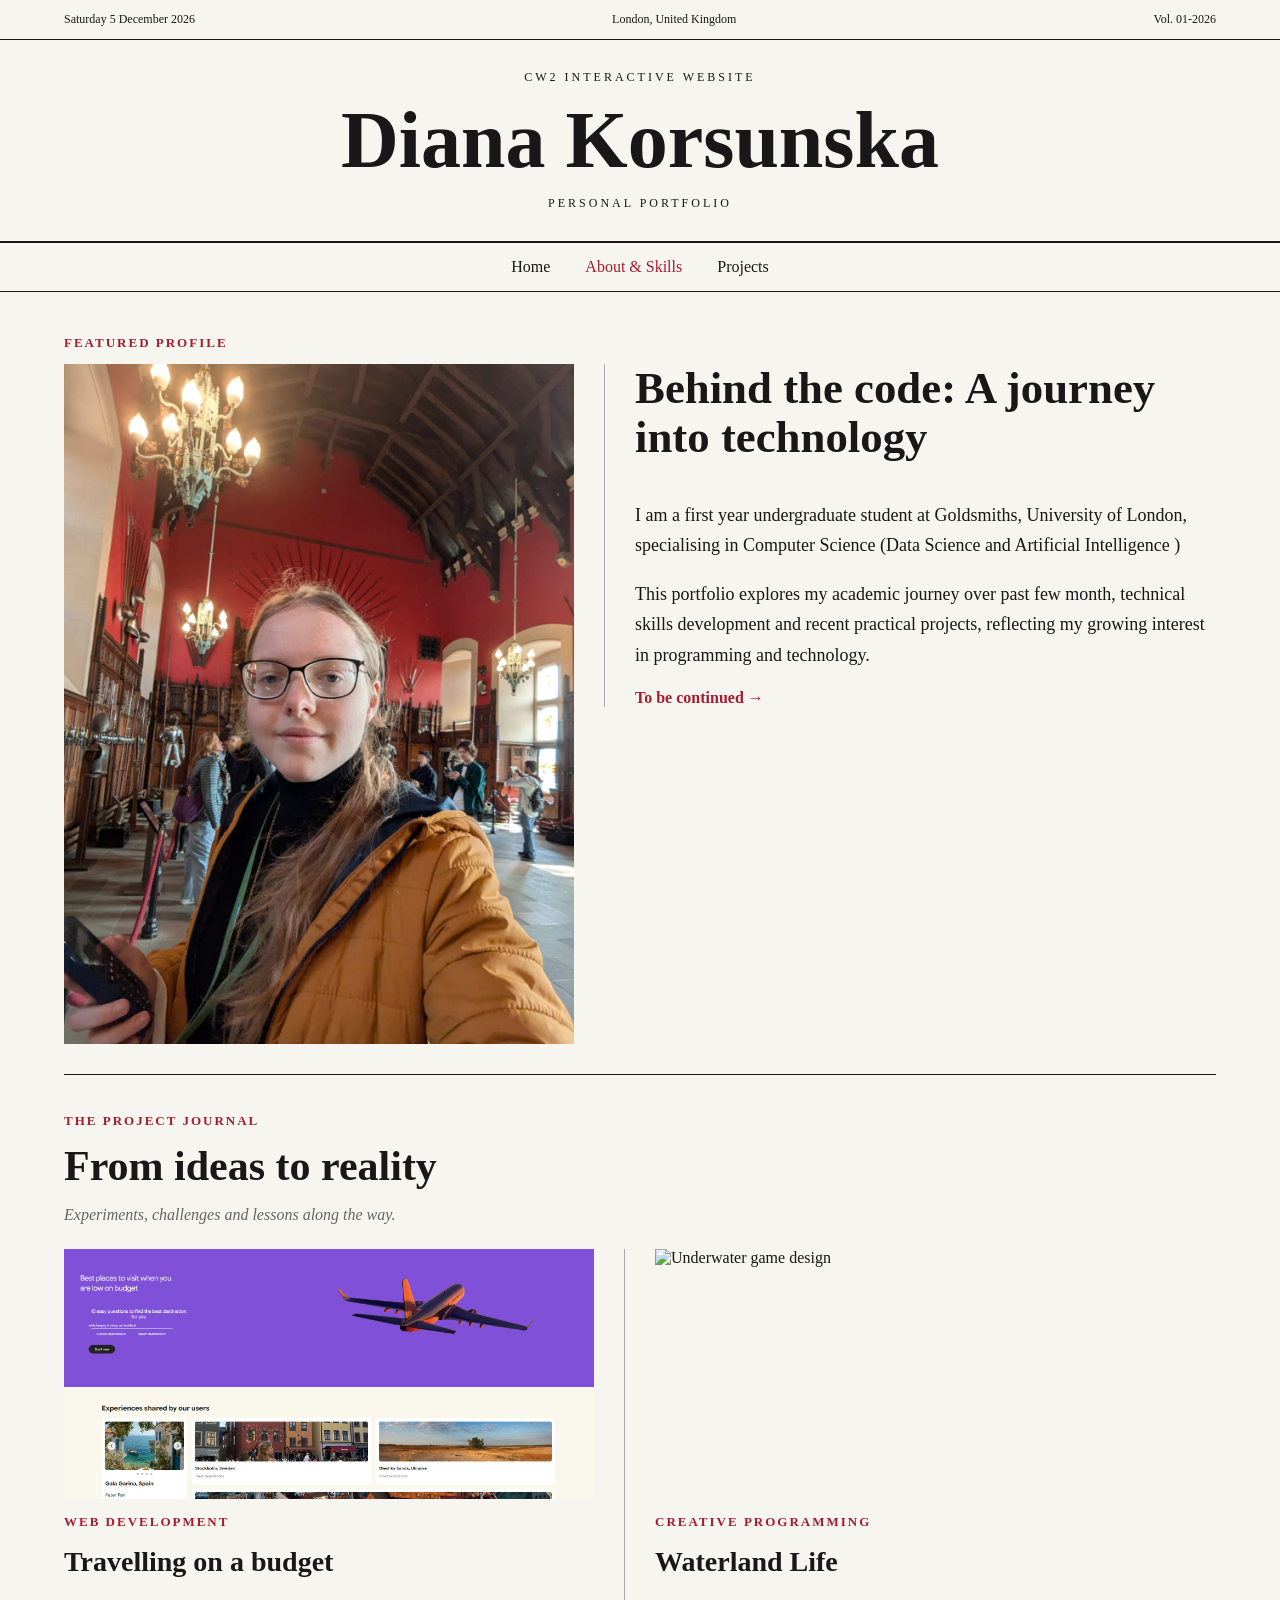
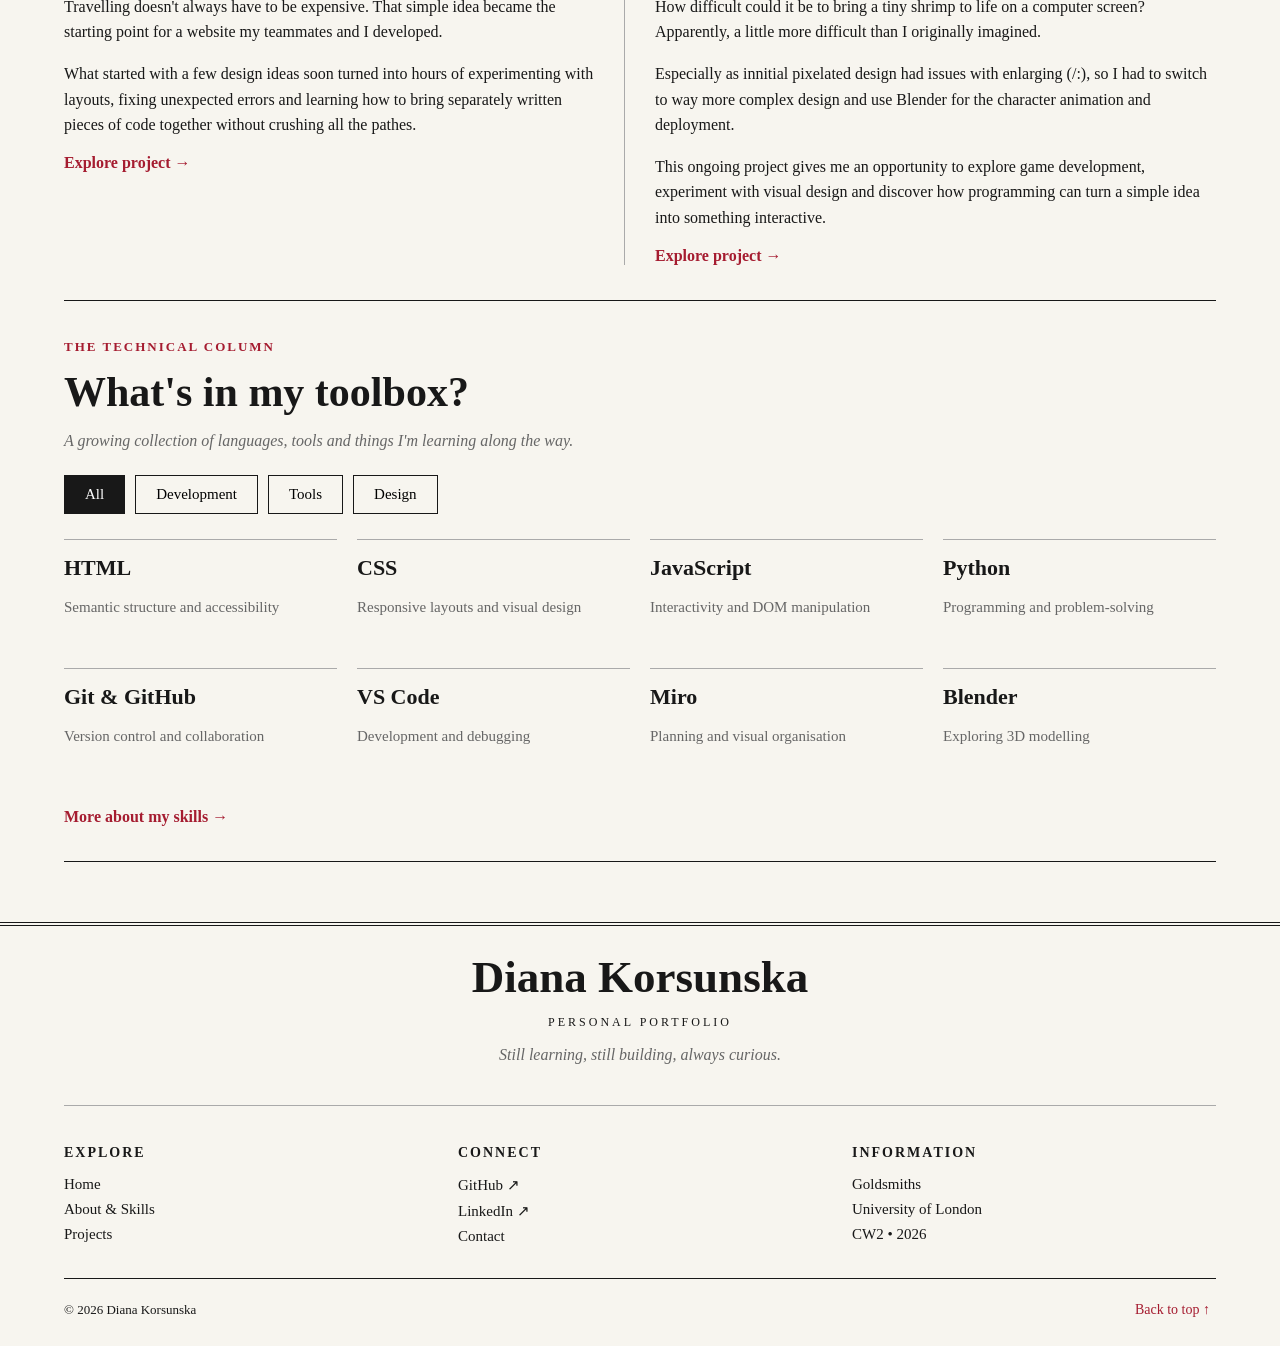
==== index.html @ 497113c7 "Initial portfolio website" ====
<!DOCTYPE html>
<html lang="en">
<head>
    <meta charset="UTF-8">
    <meta name="viewport" content="width=device-width, initial-scale=1.0">
    <title>CW2 Interactive website</title>

    <link rel="stylesheet" href="css/style.css">
    <script src="js/script.js" defer></script>
</head>

<body>
    <header>

        <div class="edition-bar">
            <span id="current-date"></span>
            <span>London, United Kingdom</span>
            <span>Vol. 01-2026</span>
        </div>


        <div class="masthead">
            <p>CW2 Interactive website</p>
            <h1>Diana Korsunska</h1>
            <p>Personal Portfolio</p>
        </div>

        <nav class="navigation" aria-label="Main navigation">
    <a href="index.html">Home</a>
    <a href="about.html" aria-current="page">About &amp; Skills</a>
    <a href="projects.html">Projects</a>
</nav>
    </header>

    <main>

            <section class="introduction">

        <p class="section-label">Featured Profile</p>

        <div class="intro-grid">

            <div class="intro-image">
                <img src="assets/images/Myself1.jpeg"
                     alt="Portfolio profile photograph">
            </div>

            <article class="intro-text">
                <h2>Behind the code: A journey into technology</h2>

                <p>
                    I am a first year undergraduate student at Goldsmiths,
                    University of London, specialising in Computer Science (Data Science and Artificial
                    Intelligence )
                </p>

                <p>
                    This portfolio explores my academic journey over past few month,
                    technical skills development and recent practical projects,
                    reflecting my growing interest in programming
                    and technology.
                </p>

                <a href="about.html" class="read-more">
                    To be continued &rarr;
                </a>
            </article>

        </div>
    </section>



    <section class="featured-projects">

    <p class="section-label">The Project Journal</p>

    <h2>From ideas to reality</h2>

    <p class="section-description">
        Experiments, challenges and lessons along the way.
    </p>

    <div class="projects-grid">

        <article class="project-card">

            <img src="assets/images/trip.com_screenshot.png"
                 alt="Screenshot of the travel website">

            <p class="section-label">Web Development</p>

            <h3>Travelling on a budget</h3>

            <p>
                Travelling doesn't always have to be expensive.
                That simple idea became the starting point for
                a website my teammates and I developed.
            </p>

            <p>
                What started with a few design ideas soon turned
                into hours of experimenting with layouts, fixing
                unexpected errors and learning how to bring
                separately written pieces of code together without crushing all the pathes.
            </p>

            <a href="projects.html#travel" class="read-more">
                Explore project &rarr;
            </a>

        </article>

        <article class="project-card">

            <img src="assets/images/ocean-project.png"
                 alt="Underwater game design">

            <p class="section-label">Creative Programming</p>

            <h3>Waterland Life</h3>

            <p>
                How difficult could it be to bring a tiny shrimp
                to life on a computer screen? Apparently, a little
                more difficult than I originally imagined. 
            
            <p>  Especially as innitial pixelated design had issues with enlarging (/:),
                 so I had to switch to way more complex design and use Blender for the character animation and deployment.
            </p>

            <p>
                This ongoing project gives me an opportunity
                to explore game development, experiment with
                visual design and discover how programming
                can turn a simple idea into something interactive.
            </p>


            <a href="projects.html#ocean" class="read-more">
                Explore project &rarr;
            </a>

        </article>

    </div>

</section>

<section class="skills-preview">

    <p class="section-label">The Technical Column</p>

    <h2>What's in my toolbox?</h2>

    <p class="section-description">
        A growing collection of languages, tools and things
        I'm learning along the way.
    </p>

    <div class="skill-filters" aria-label="Filter skills">
        <button class="filter-button active"
                data-filter="all" aria-pressed="true">
            All
        </button>

        <button class="filter-button"
                data-filter="development" aria-pressed="false">
            Development
        </button>

        <button class="filter-button"
                data-filter="tools" aria-pressed="false">
            Tools
        </button>

        <button class="filter-button"
                data-filter="design" aria-pressed="false">
            Design
        </button>
    </div>

    <div class="skills-grid">

        <article class="skill-card" data-category="development">
            <h3>HTML</h3>
            <p>Semantic structure and accessibility</p>
        </article>

        <article class="skill-card" data-category="development">
            <h3>CSS</h3>
            <p>Responsive layouts and visual design</p>
        </article>

        <article class="skill-card" data-category="development">
            <h3>JavaScript</h3>
            <p>Interactivity and DOM manipulation</p>
        </article>

        <article class="skill-card" data-category="development">
            <h3>Python</h3>
            <p>Programming and problem-solving</p>
        </article>

        <article class="skill-card" data-category="tools">
            <h3>Git &amp; GitHub</h3>
            <p>Version control and collaboration</p>
        </article>

        <article class="skill-card" data-category="tools">
            <h3>VS Code</h3>
            <p>Development and debugging</p>
        </article>

        <article class="skill-card" data-category="design">
            <h3>Miro</h3>
            <p>Planning and visual organisation</p>
        </article>

        <article class="skill-card" data-category="design">
            <h3>Blender</h3>
            <p>Exploring 3D modelling</p>
        </article>

    </div>

    <a href="about.html#skills" class="read-more">
        More about my skills &rarr;
    </a>

</section>

    </main>

   <footer class="site-footer">

    <div class="footer-heading">
        <h2>Diana Korsunska</h2>
        <p class="footer-subtitle">Personal Portfolio</p>
        <p class="footer-quote">
            Still learning, still building, always curious.
        </p>
    </div>

    <div class="footer-grid">

        <div class="footer-column">
            <h3>Explore</h3>
            <a href="index.html">Home</a>
            <a href="about.html">About &amp; Skills</a>
            <a href="projects.html">Projects</a>
        </div>

        <div class="footer-column">
            <h3>Connect</h3>

            <a href="https://github.com/"
               target="_blank" rel="noopener noreferrer">
                GitHub &#8599;
            </a>

            <a href="https://www.linkedin.com/"
               target="_blank" rel="noopener noreferrer">
                LinkedIn &#8599;
            </a>

            <a href="projects.html#contact">Contact</a>
        </div>

        <div class="footer-column">
            <h3>Information</h3>
            <p>Goldsmiths</p>
            <p>University of London</p>
            <p>CW2 &bull; 2026</p>
        </div>

    </div>

    <div class="footer-bottom">

        <p>
            &copy; <span id="footer-year"></span>
            Diana Korsunska
        </p>

        <button id="back-to-top">
            Back to top &uarr;
        </button>

    </div>

</footer>


</body>
</html>
---- css/style.css ----
* {
    box-sizing: border-box;
}

body {
    margin: 0;
    background-color: #F7F5EF;
    color: #181818;
    font-family: Georgia, serif;
}

.masthead {
    text-align: center;
    padding: 25px 20px;
}

.masthead h1 {
    font-size: clamp(40px, 7vw, 80px);
    margin: 10px 0;
}

.masthead p {
    font-size: 12px;
    text-transform: uppercase;
    letter-spacing: 3px;
    margin: 5px 0;
}

.navigation {
    display: flex;
    justify-content: center;
    flex-wrap: wrap;
    gap: 35px;
    padding: 15px;
    border-top: 2px solid #181818;
    border-bottom: 1px solid #181818;
}

.navigation a {
    color: #181818;
    text-decoration: none;
    font-size: 16px;
}

.navigation a:hover,
.navigation a[aria-current="page"] {
    color: #A51C30;
}

.edition-bar {
    display: flex;
    justify-content: space-between;
    align-items: center;
    flex-wrap: wrap;
    gap: 10px;
    padding: 12px 5%;
    border-bottom: 1px solid #181818;
    font-size: 12px;

}









main {
    max-width: 1400px;
    margin: 0 auto;
    padding: 30px 5%;
}

.section-label {
    color: #A51C30;
    text-transform: uppercase;
    letter-spacing: 2px;
    font-size: 13px;
    font-weight: bold;
}

.intro-grid {
    display: grid;
    grid-template-columns: 1fr 1.2fr;
    gap: 30px;
    align-items: start;
}

.intro-image img {
    width: 100%;
    height: auto;
    object-fit: cover;
    display: block;
}

.intro-text {
    border-left: 1px solid #AAAAAA;
    padding-left: 30px;
}

.intro-text h2 {
    font-size: clamp(28px, 3.5vw, 48px);
    margin-top: 0;
    line-height: 1.1;
}

.intro-text p {
    font-size: 18px;
    line-height: 1.7;
}

.read-more {
    color: #A51C30;
    text-decoration: none;
    font-weight: bold;
}

.read-more:hover {
    text-decoration: underline;
}

.introduction {
    border-bottom: 1px solid #181818;
    padding-bottom: 30px;
}

@media (max-width: 700px) {
    .intro-grid {
        grid-template-columns: 1fr;
    }

    .intro-text {
        border-left: none;
        padding-left: 0;
    }

    .intro-image img {
        height: 300px;
    }
}




.featured-projects {
    padding: 25px 0 35px;
    border-bottom: 1px solid #181818;
}

.featured-projects h2 {
    font-size: clamp(28px, 4vw, 42px);
    margin: 10px 0;
}

.section-description {
    font-style: italic;
    color: #666666;
    margin-bottom: 25px;
}

.projects-grid {
    display: grid;
    grid-template-columns: repeat(2, 1fr);
    gap: 30px;
}

.project-card img {
    width: 100%;
    height: 250px;
    object-fit: cover;
    display: block;
}

.project-card h3 {
    font-size: 28px;
    margin: 10px 0;
}

.project-card p {
    line-height: 1.6;
}

.project-card:not(:last-child) {
    border-right: 1px solid #AAAAAA;
    padding-right: 30px;
}



/*responsive design */

@media (max-width: 700px) {
    .projects-grid {
        grid-template-columns: 1fr;
    }

    .project-card:not(:last-child) {
        border-right: none;
        padding-right: 0;
        border-bottom: 1px solid #AAAAAA;
        padding-bottom: 25px;
    }
}



.skills-preview {
    padding: 25px 0 35px;
    border-bottom: 1px solid #181818;
}

.skills-preview h2 {
    font-size: clamp(28px, 4vw, 42px);
    margin: 10px 0;
}

.skill-filters {
    display: flex;
    flex-wrap: wrap;
    gap: 10px;
    margin: 25px 0;
}

.filter-button {
    background: transparent;
    border: 1px solid #181818;
    padding: 10px 20px;
    font-family: inherit;
    font-size: 15px;
    cursor: pointer;
    transition: background-color 0.2s, color 0.2s;
}

.filter-button:hover,
.filter-button.active {
    background-color: #181818;
    color: #FFFFFF;
}

.filter-button:focus-visible {
    outline: 2px solid #A51C30;
    outline-offset: 4px;
}

.skills-grid {
    display: grid;
    grid-template-columns: repeat(4, 1fr);
    gap: 20px;
    margin-bottom: 30px;
}

.skill-card {
    border-top: 1px solid #AAAAAA;
    padding: 15px 0;
}

.skill-card h3 {
    font-size: 22px;
    margin: 0 0 10px;
}

.skill-card p {
    color: #666666;
    font-size: 15px;
    line-height: 1.5;
}

.skill-card[hidden] {
    display: none;
}

@media (max-width: 900px) {
    .skills-grid {
        grid-template-columns: repeat(2, 1fr);
    }
}

@media (max-width: 450px) {
    .skills-grid {
        grid-template-columns: 1fr;
    }
}






.site-footer {
    max-width: 1400px;
    margin: 30px auto 0;
    padding: 25px 5% 15px;
    border-top: 4px double #181818;
}

.footer-heading {
    text-align: center;
    padding-bottom: 25px;
    border-bottom: 1px solid #AAAAAA;
}

.footer-heading h2 {
    font-size: clamp(28px, 4vw, 45px);
    margin: 0 0 10px;
}

.footer-subtitle {
    text-transform: uppercase;
    letter-spacing: 3px;
    font-size: 12px;
}

.footer-quote {
    font-style: italic;
    color: #666666;
}

.footer-grid {
    display: grid;
    grid-template-columns: repeat(3, 1fr);
    gap: 30px;
    padding: 25px 0;
}

.footer-column h3 {
    font-size: 14px;
    text-transform: uppercase;
    letter-spacing: 2px;
    margin-bottom: 15px;
}

.footer-column a,
.footer-column p {
    display: block;
    font-size: 15px;
    margin: 8px 0;
    color: #181818;
    text-decoration: none;
}

.footer-column a:hover {
    color: #A51C30;
    text-decoration: underline;
}

.footer-bottom {
    display: flex;
    justify-content: space-between;
    align-items: center;
    flex-wrap: wrap;
    gap: 10px;
    border-top: 1px solid #181818;
    padding-top: 10px;
    font-size: 13px;
}

#back-to-top {
    background: none;
    border: none;
    color: #A51C30;
    font-family: inherit;
    font-size: 14px;
    cursor: pointer;
}

#back-to-top:hover {
    text-decoration: underline;
}

@media (max-width: 600px) {
    .footer-grid {
        grid-template-columns: 1fr;
        gap: 15px;
        text-align: center;
    }

    .footer-bottom {
        justify-content: center;
    }
}


/*second page */

.about-heading {
    text-align: center;
    padding: 15px 0 25px;
    border-bottom: 1px solid #181818;
}

.about-heading h2 {
    font-size: clamp(35px, 5vw, 60px);
    margin: 15px 0;
}


.personal-timeline {
    position: relative;
    max-width: 1000px;
    margin: 45px auto;
    padding: 0 0 25px 35px;
    border-left: 2px solid #181818;
}

.personal-timeline::after {
    content: "";
    position: absolute;
    bottom: 0;
    left: -6px;
    width: 10px;
    height: 10px;
    border-right: 2px solid #181818;
    border-bottom: 2px solid #181818;
    transform: rotate(45deg);
}

.timeline-item {
    position: relative;
    padding: 15px 0;
    margin-bottom: 25px;
}

.timeline-item::before {
    content: "";
    position: absolute;
    left: -42px;
    top: 25px;
    width: 12px;
    height: 12px;
    border-radius: 50%;
    background-color: #181818;
    transition: background-color 0.3s;
}

.major-point::before {
    width: 18px;
    height: 18px;
    left: -45px;
    top: 22px;
}

.timeline-item[open]::before {
    background-color: #A51C30;
}




.timeline-item summary {
    font-size: clamp(20px, 3vw, 30px);
    font-weight: bold;
    cursor: pointer;
    list-style: none;

    display: flex;
    justify-content: space-between;
    align-items: center;
    gap: 15px;
}

.timeline-item summary::-webkit-details-marker {
    display: none;
}

.timeline-item summary::after {
    content: "+";
    font-size: 26px;
    font-weight: normal;
}

.timeline-item[open] summary::after {
    content: "−";
}

.timeline-item summary:hover,
.timeline-item[open] summary {
    color: #A51C30;
}

.timeline-item summary:focus-visible {
    outline: 2px solid #A51C30;
    outline-offset: 6px;
}

.timeline-content {
    padding: 15px 0 10px;
    max-width: 850px;
}

.timeline-content h3 {
    font-size: 23px;
    font-style: italic;
}

.timeline-content p,
.timeline-content li {
    font-size: 17px;
    line-height: 1.8;
}


.timeline-item[open] .timeline-content {
    animation: reveal-content 0.4s ease;
}

@keyframes reveal-content {
    from {
        opacity: 0;
        transform: translateY(-8px);
    }

    to {
        opacity: 1;
        transform: translateY(0);
    }
}

@media (prefers-reduced-motion: reduce) {
    .timeline-item[open] .timeline-content {
        animation: none;
    }
}

.cat-section {
    text-align: center;
    border-top: 4px double #181818;
    padding: 35px 0;
}

.cat-section h2 {
    font-size: clamp(28px, 4vw, 45px);
    margin: 15px 0;
}

.cat-introduction {
    max-width: 750px;
    margin: 20px auto 35px;
    font-size: 17px;
    line-height: 1.8;
}

.cat-gallery-wrapper {
    display: flex;
    align-items: center;
    justify-content: center;
    gap: 25px;
    max-width: 850px;
    margin: 0 auto;
}

.cat-gallery {
    display: flex;
    flex: 1;
    min-width: 0;
    overflow-x: auto;
    scroll-snap-type: x mandatory;
    scrollbar-width: none;
}

.cat-gallery::-webkit-scrollbar {
    display: none;
}

.cat-slide {
    flex: 0 0 100%;
    scroll-snap-align: start;
    margin: 0;
}

.cat-slide img {
    display: block;
    width: 100%;
    height: 400px;
    object-fit: contain;
    background-color: #E8E5DE;
}

.cat-slide figcaption {
    padding: 15px 10px;
    font-style: italic;
    font-size: 16px;
    line-height: 1.6;
}


.cat-arrow {
    flex-shrink: 0;
    width: 45px;
    height: 45px;
    border: 1px solid #181818;
    border-radius: 50%;
    background: transparent;
    color: #181818;
    font-size: 18px;
    cursor: pointer;
    transition: background-color 0.2s, color 0.2s;
}

.cat-arrow:hover {
    background-color: #181818;
    color: #FFFFFF;
}

.cat-dots {
    display: flex;
    justify-content: center;
    gap: 8px;
    margin-top: 15px;
}

.cat-dot {
    position: relative;
    width: 24px;
    height: 24px;
    padding: 0;
    border: none;
    background: transparent;
    cursor: pointer;
}

.cat-dot::before {
    content: "";
    position: absolute;
    inset: 7px;
    border-radius: 50%;
    background-color: #BBBBBB;
}

.cat-dot.active::before {
    background-color: #A51C30;
}

#cat-counter {
    font-size: 13px;
    color: #666666;
}

.cat-gallery:focus-visible,
.cat-arrow:focus-visible,
.cat-dot:focus-visible {
    outline: 2px solid #A51C30;
    outline-offset: 4px;
}

@media (max-width: 600px) {
    .cat-gallery-wrapper {
        gap: 8px;
    }

    .cat-arrow {
        width: 32px;
        height: 32px;
        font-size: 14px;
    }

    .cat-slide img {
        height: 280px;
    }
}




/*3*/

.projects-heading {
    text-align: center;
    padding: 25px 0 35px;
    border-bottom: 4px double #181818;
}

.projects-edition {
    display: flex;
    justify-content: space-between;
    gap: 15px;
    border-bottom: 1px solid #181818;
    padding-bottom: 12px;
    margin-bottom: 30px;
    font-size: 12px;
    text-transform: uppercase;
    letter-spacing: 1px;
}

.projects-heading h2 {
    font-size: clamp(35px, 6vw, 65px);
    margin: 15px 0;
    line-height: 1.1;
}

.projects-subtitle {
    font-size: 19px;
    font-style: italic;
    margin-bottom: 25px;
}

.projects-introduction {
    max-width: 750px;
    margin: 0 auto;
    font-size: 17px;
    line-height: 1.8;
}

.project-statistics {
    display: flex;
    justify-content: center;
    margin: 35px auto 0;
    max-width: 650px;
}

.project-stat {
    flex: 1;
    display: flex;
    flex-direction: column;
    gap: 8px;
    padding: 10px 15px;
}

.project-stat:not(:last-child) {
    border-right: 1px solid #BBBBBB;
}

.project-stat strong {
    font-size: 38px;
    color: #A51C30;
}

.project-stat span {
    font-size: 13px;
    text-transform: uppercase;
    letter-spacing: 1px;
}

@media (max-width: 600px) {

    .projects-edition {
        font-size: 10px;
    }

    .projects-subtitle {
        font-size: 16px;
    }

    .projects-introduction {
        font-size: 15px;
    }

    .project-stat {
        padding: 8px;
    }

    .project-stat strong {
        font-size: 28px;
    }

    .project-stat span {
        font-size: 10px;
        letter-spacing: 0;
    }
}





.project-article {
    padding: 35px 0;
    border-bottom: 4px double #181818;
    scroll-margin-top: 25px;
}

.project-edition {
    display: flex;
    justify-content: space-between;
    align-items: center;
    gap: 15px;
    border-bottom: 1px solid #181818;
    padding-bottom: 12px;
    margin-bottom: 25px;
    font-size: 12px;
    text-transform: uppercase;
    letter-spacing: 1px;
    color: #A51C30;
}

.project-status {
    font-size: 12px;
    text-transform: none;
    letter-spacing: 0;
}

.project-status.completed {
    color: #416B48;
}

.project-status.in-progress {
    color: #926B24;
}

.project-layout {
    display: grid;
    grid-template-columns: 1fr 1fr;
    align-items: start;
    gap: 35px;
}

.project-figure {
    margin: 0;
}

.project-figure img {
    display: block;
    width: 100%;
    height: auto;
    border: 1px solid #BBBBBB;
}

.project-figure figcaption {
    font-size: 13px;
    font-style: italic;
    color: #666666;
    margin-top: 10px;
}

.project-description h2 {
    font-size: clamp(26px, 3.5vw, 42px);
    line-height: 1.15;
    margin: 0 0 15px;
}

.project-description p {
    font-size: 16px;
    line-height: 1.8;
}

.project-subtitle {
    font-style: italic;
    color: #666666;
}

.project-technologies {
    display: flex;
    flex-wrap: wrap;
    gap: 8px;
    margin-top: 25px;
}

.project-technologies span {
    border: 1px solid #BBBBBB;
    padding: 6px 12px;
    font-size: 12px;
    letter-spacing: 0.5px;
}



@media (max-width: 750px) {

    .project-layout {
        grid-template-columns: 1fr;
        gap: 20px;
    }

    .project-edition {
        font-size: 10px;
    }

    .project-description p {
        font-size: 15px;
    }

    .project-article {
        padding: 25px 0;
    }
}




.development-journal {
    margin-top: 40px;
}

.development-journal h3 {
    font-size: clamp(24px, 3vw, 34px);
    margin: 10px 0;
}

.journal-introduction {
    font-style: italic;
    color: #666666;
    margin-bottom: 25px;
}

.journal-entry {
    border-top: 1px solid #BBBBBB;
}

.journal-entry:last-child {
    border-bottom: 1px solid #BBBBBB;
}

.journal-entry summary {
    display: flex;
    align-items: center;
    gap: 15px;
    padding: 18px 5px;
    font-size: 18px;
    font-weight: bold;
    cursor: pointer;
    list-style: none;
    transition: color 0.2s ease;
}

.journal-entry summary::-webkit-details-marker {
    display: none;
}

.journal-number {
    color: #A51C30;
    font-size: 14px;
    font-weight: normal;
}

.journal-entry summary::after {
    content: "+";
    margin-left: auto;
    color: #A51C30;
    font-size: 24px;
    font-weight: normal;
}

.journal-entry[open] summary::after {
    content: "−";
}

.journal-entry summary:hover {
    color: #A51C30;
}

.journal-entry summary:focus-visible {
    outline: 2px solid #A51C30;
    outline-offset: 4px;
}

.journal-content {
    max-width: 850px;
    padding: 0 20px 20px 35px;
    font-size: 16px;
    line-height: 1.8;
}


.journal-entry[open] .journal-content {
    animation: journalReveal 0.35s ease-out;
}

@keyframes journalReveal {

    from {
        opacity: 0;
        transform: translateY(-8px);
    }

    to {
        opacity: 1;
        transform: translateY(0);
    }
}

@media (prefers-reduced-motion: reduce) {

    .journal-content {
        animation: none !important;
    }

    .journal-entry summary {
        transition: none;
    }
}



.project-links {
    display: flex;
    justify-content: center;
    flex-wrap: wrap;
    gap: 15px;
    margin-top: 30px;
}

.project-links a {
    display: inline-block;
    padding: 12px 22px;
    border: 1px solid #181818;
    color: #181818;
    text-decoration: none;
    font-size: 14px;
    transition: background-color 0.2s ease,
                color 0.2s ease;
}

.project-links a:hover {
    background-color: #181818;
    color: #F7F5EF;
}

.project-links a:focus-visible {
    outline: 2px solid #A51C30;
    outline-offset: 4px;
}




.project-placeholder {
    aspect-ratio: 4 / 3;
    display: flex;
    flex-direction: column;
    align-items: center;
    justify-content: center;
    gap: 12px;
    background-color: #EAE7DF;
    border: 1px dashed #999999;
    text-align: center;
    padding: 20px;
    box-sizing: border-box;
    color: #666666;
}

.placeholder-symbol {
    font-size: 55px;
    line-height: 1;
}

.project-placeholder strong {
    font-size: 24px;
    font-weight: normal;
}

.project-placeholder span:last-child {
    font-size: 12px;
    text-transform: uppercase;
    letter-spacing: 2px;
}



.project-update {
    text-align: center;
    font-size: 14px;
    font-style: italic;
    color: #666666;
    margin: 30px 0 0;
}


body.paw-active {
    cursor: url("../assets/images/paw.svg") 16 16,
            crosshair;
}

.paw-print {
    position: absolute;
    pointer-events: none;
    user-select: none;
    z-index: 100;
    opacity: 0.65;
    animation: pawAppear 0.25s ease-out;
}

@keyframes pawAppear {
    from {
        opacity: 0;
        scale: 0.4;
    }

    to {
        opacity: 0.65;
        scale: 1;
    }
}

@media (prefers-reduced-motion: reduce) {
    .paw-print {
        animation: none;
    }

    .paw-controls button {
        transition: none;
    }
}



.fishing-section {
    text-align: center;
    padding: 45px 15px;
    border-bottom: 4px double #181818;
}

.fishing-section h2 {
    font-size: clamp(28px, 4vw, 45px);
    margin: 15px 0;
}

.fishing-subtitle {
    font-style: italic;
    color: #666666;
    margin-bottom: 30px;
}

.fishing-statistics {
    display: grid;
    grid-template-columns: repeat(3, 1fr);
    border-top: 4px double #181818;
    border-bottom: 1px solid #181818;
    padding: 20px 0;
    margin-bottom: 20px;
}

.fishing-stat {
    display: flex;
    flex-direction: column;
    gap: 8px;
}

.fishing-stat:not(:last-child) {
    border-right: 1px solid #BBBBBB;
}

.fishing-stat span {
    font-size: 12px;
    text-transform: uppercase;
    letter-spacing: 1px;
}

.fishing-stat strong {
    font-size: clamp(24px, 4vw, 40px);
    font-weight: normal;
    font-variant-numeric: tabular-nums;
}

.fishing-pond {
    position: relative;
    width: 100%;
    height: 350px;
    overflow: hidden;
    background-color: #E1E9E5;
    border: 1px solid #81958B;
    box-sizing: border-box;
}

#fish-message {
    position: absolute;
    top: 50%;
    left: 50%;
    transform: translate(-50%, -50%);
    width: 90%;
    margin: 0;
    font-style: italic;
    color: #405E53;
    pointer-events: none;
}

.fishing-controls {
    margin-top: 20px;
}

#fish-start {
    background-color: #181818;
    color: #F7F5EF;
    border: 1px solid #181818;
    padding: 12px 30px;
    font-family: inherit;
    font-size: 15px;
    cursor: pointer;
    transition: background-color 0.2s ease;
}

#fish-start:hover {
    background-color: #A51C30;
}

#fish-start:disabled {
    opacity: 0.5;
    cursor: not-allowed;
}

#fish-start:focus-visible {
    outline: 2px solid #A51C30;
    outline-offset: 4px;
}

.fishing-instructions {
    font-size: 13px;
    color: #666666;
    margin-top: 15px;
}

@media (max-width: 600px) {

    .fishing-pond {
        height: 280px;
    }

    .fishing-stat span {
        font-size: 10px;
        letter-spacing: 0.5px;
    }
}



.fish {
    position: absolute;
    width: 70px;
    height: 45px;
    padding: 0;
    border: none;
    background: transparent;
    cursor: pointer;

    transition: left 1.5s linear,
                top 1.5s linear;
}

.fish img {
    display: block;
    width: 100%;
    height: 100%;
    object-fit: contain;
    pointer-events: none;
    user-select: none;
}

.fish:hover img {
    filter: brightness(1.15);
}

.fish:focus-visible {
    outline: 2px dashed #A51C30;
    outline-offset: 3px;
}

@media (prefers-reduced-motion: reduce) {
    .fish {
        transition: none;
    }
}


.fishing-paw {
    position: absolute;
    width: 55px;
    height: 55px;
    transform: translate(-50%, -50%);
    pointer-events: none;
    z-index: 5;
    animation: fishingStamp 0.6s ease-out forwards;
}

@keyframes fishingStamp {

    0% {
        opacity: 0;
        scale: 0.5;
    }

    25% {
        opacity: 0.9;
        scale: 1;
    }

    100% {
        opacity: 0;
        scale: 1.3;
    }
}

.fishing-pond .fish {
    cursor: url("../assets/images/paw1.png") 16 16,
            crosshair;
}

@media (prefers-reduced-motion: reduce) {

    .fishing-paw {
        animation: none;
        opacity: 0.8;
    }

    .fish {
        transition: none;
    }
}
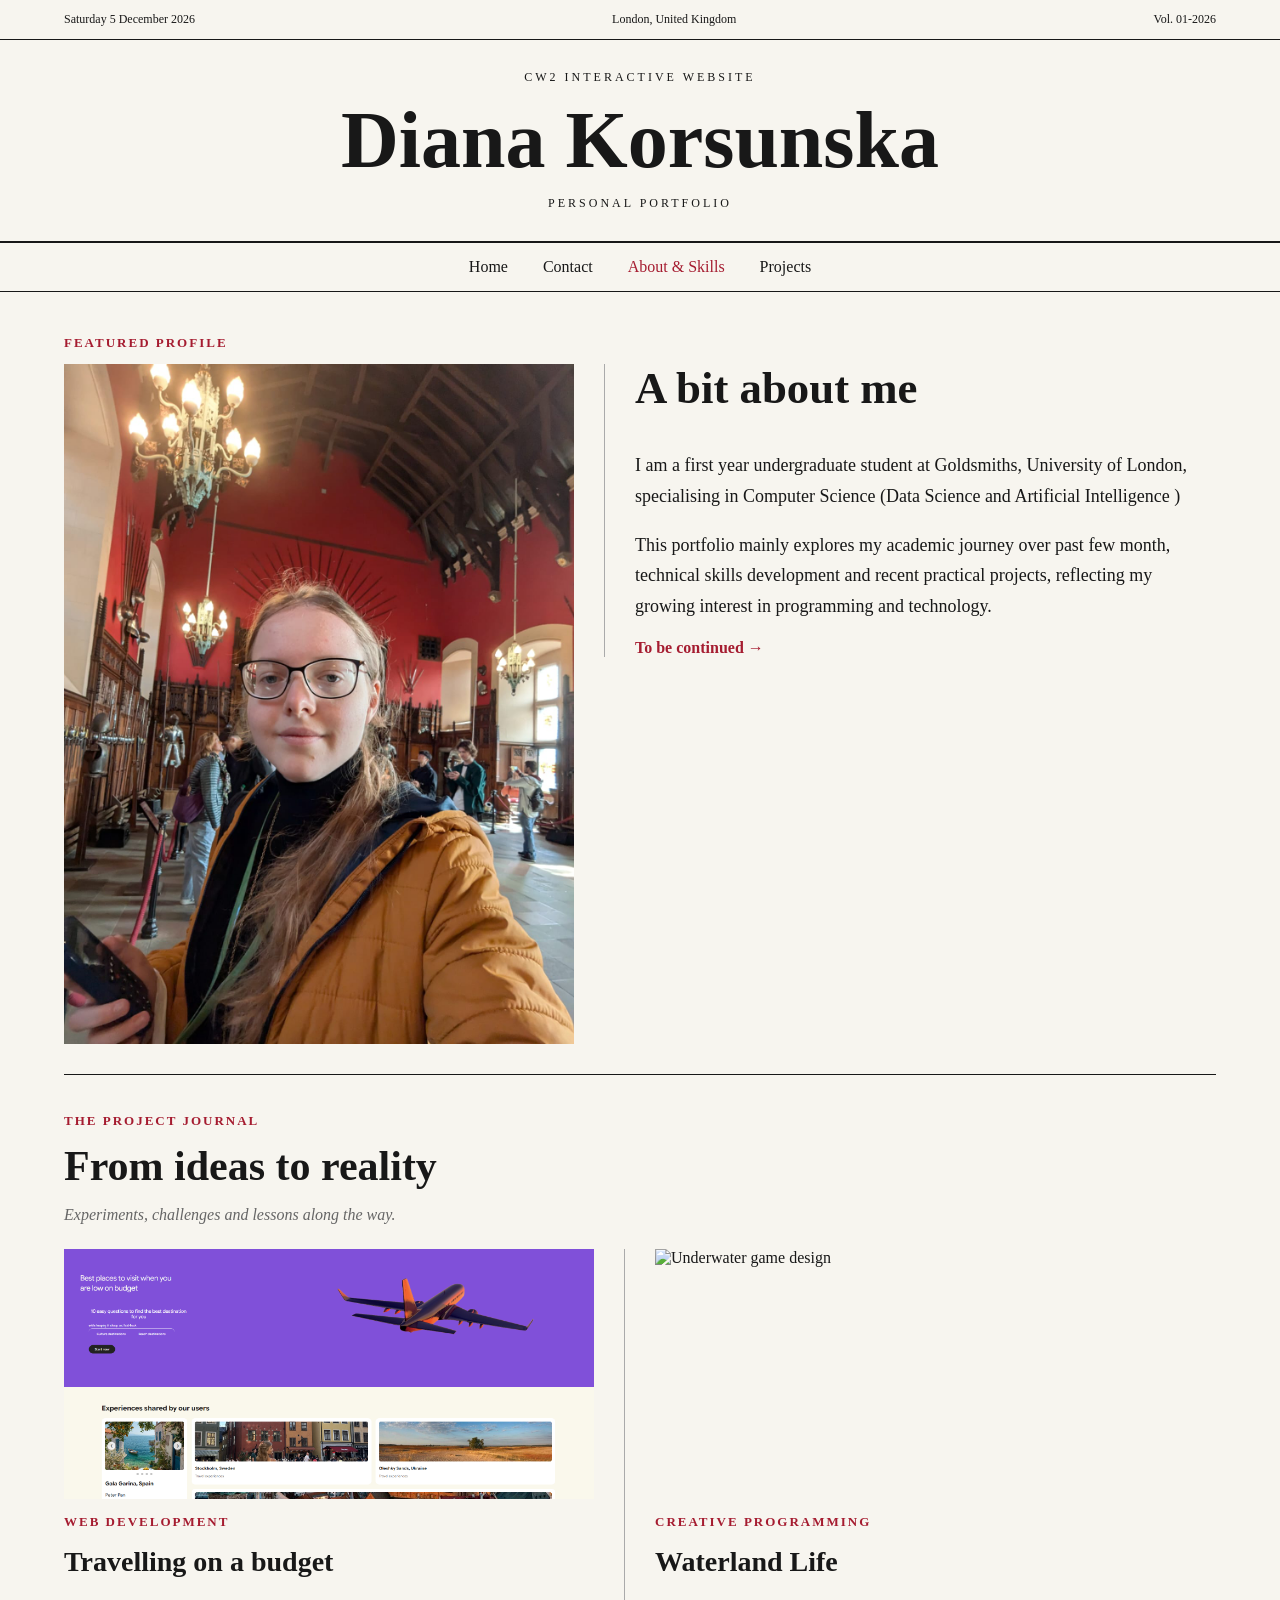
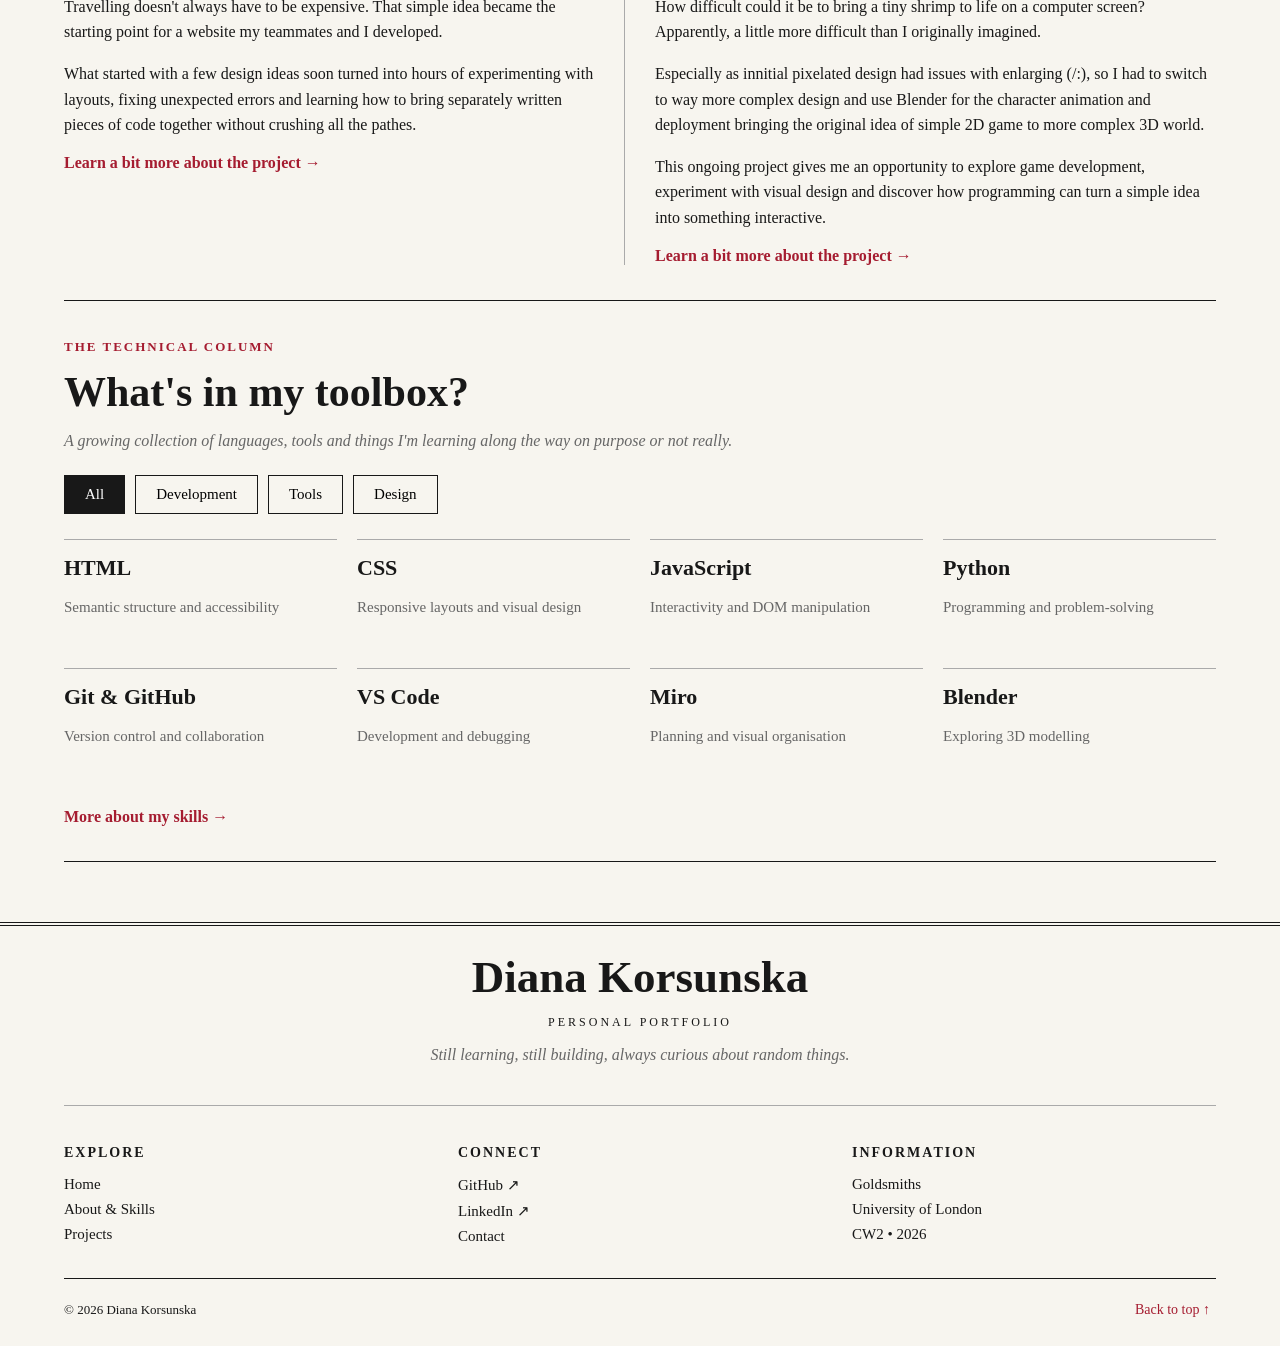
==== commit 2888242c: "Updated portfolio" ====
--- a/index.html
+++ b/index.html
@@ -27,6 +27,7 @@
 
         <nav class="navigation" aria-label="Main navigation">
     <a href="index.html">Home</a>
+    <a href="contact.html">Contact</a>
     <a href="about.html" aria-current="page">About &amp; Skills</a>
     <a href="projects.html">Projects</a>
 </nav>
@@ -46,7 +47,7 @@
             </div>
 
             <article class="intro-text">
-                <h2>Behind the code: A journey into technology</h2>
+                <h2>A bit about me</h2>
 
                 <p>
                     I am a first year undergraduate student at Goldsmiths,
@@ -55,7 +56,7 @@
                 </p>
 
                 <p>
-                    This portfolio explores my academic journey over past few month,
+                    This portfolio mainly explores my academic journey over past few month,
                     technical skills development and recent practical projects,
                     reflecting my growing interest in programming
                     and technology.
@@ -106,7 +107,7 @@
             </p>
 
             <a href="projects.html#travel" class="read-more">
-                Explore project &rarr;
+                Learn a bit more about the project &rarr;
             </a>
 
         </article>
@@ -126,7 +127,7 @@
                 more difficult than I originally imagined. 
             
             <p>  Especially as innitial pixelated design had issues with enlarging (/:),
-                 so I had to switch to way more complex design and use Blender for the character animation and deployment.
+                 so I had to switch to way more complex design and use Blender for the character animation and deployment bringing the original idea of simple 2D game to more complex 3D world.
             </p>
 
             <p>
@@ -138,7 +139,7 @@
 
 
             <a href="projects.html#ocean" class="read-more">
-                Explore project &rarr;
+                Learn a bit more about the project &rarr;
             </a>
 
         </article>
@@ -155,7 +156,7 @@
 
     <p class="section-description">
         A growing collection of languages, tools and things
-        I'm learning along the way.
+        I'm learning along the way on purpose or not really.
     </p>
 
     <div class="skill-filters" aria-label="Filter skills">
@@ -238,7 +239,7 @@
         <h2>Diana Korsunska</h2>
         <p class="footer-subtitle">Personal Portfolio</p>
         <p class="footer-quote">
-            Still learning, still building, always curious.
+            Still learning, still building, always curious about random things.
         </p>
     </div>
 
--- a/css/style.css
+++ b/css/style.css
@@ -1278,20 +1278,3 @@
         scale: 1.3;
     }
 }
-
-.fishing-pond .fish {
-    cursor: url("../assets/images/paw1.png") 16 16,
-            crosshair;
-}
-
-@media (prefers-reduced-motion: reduce) {
-
-    .fishing-paw {
-        animation: none;
-        opacity: 0.8;
-    }
-
-    .fish {
-        transition: none;
-    }
-}
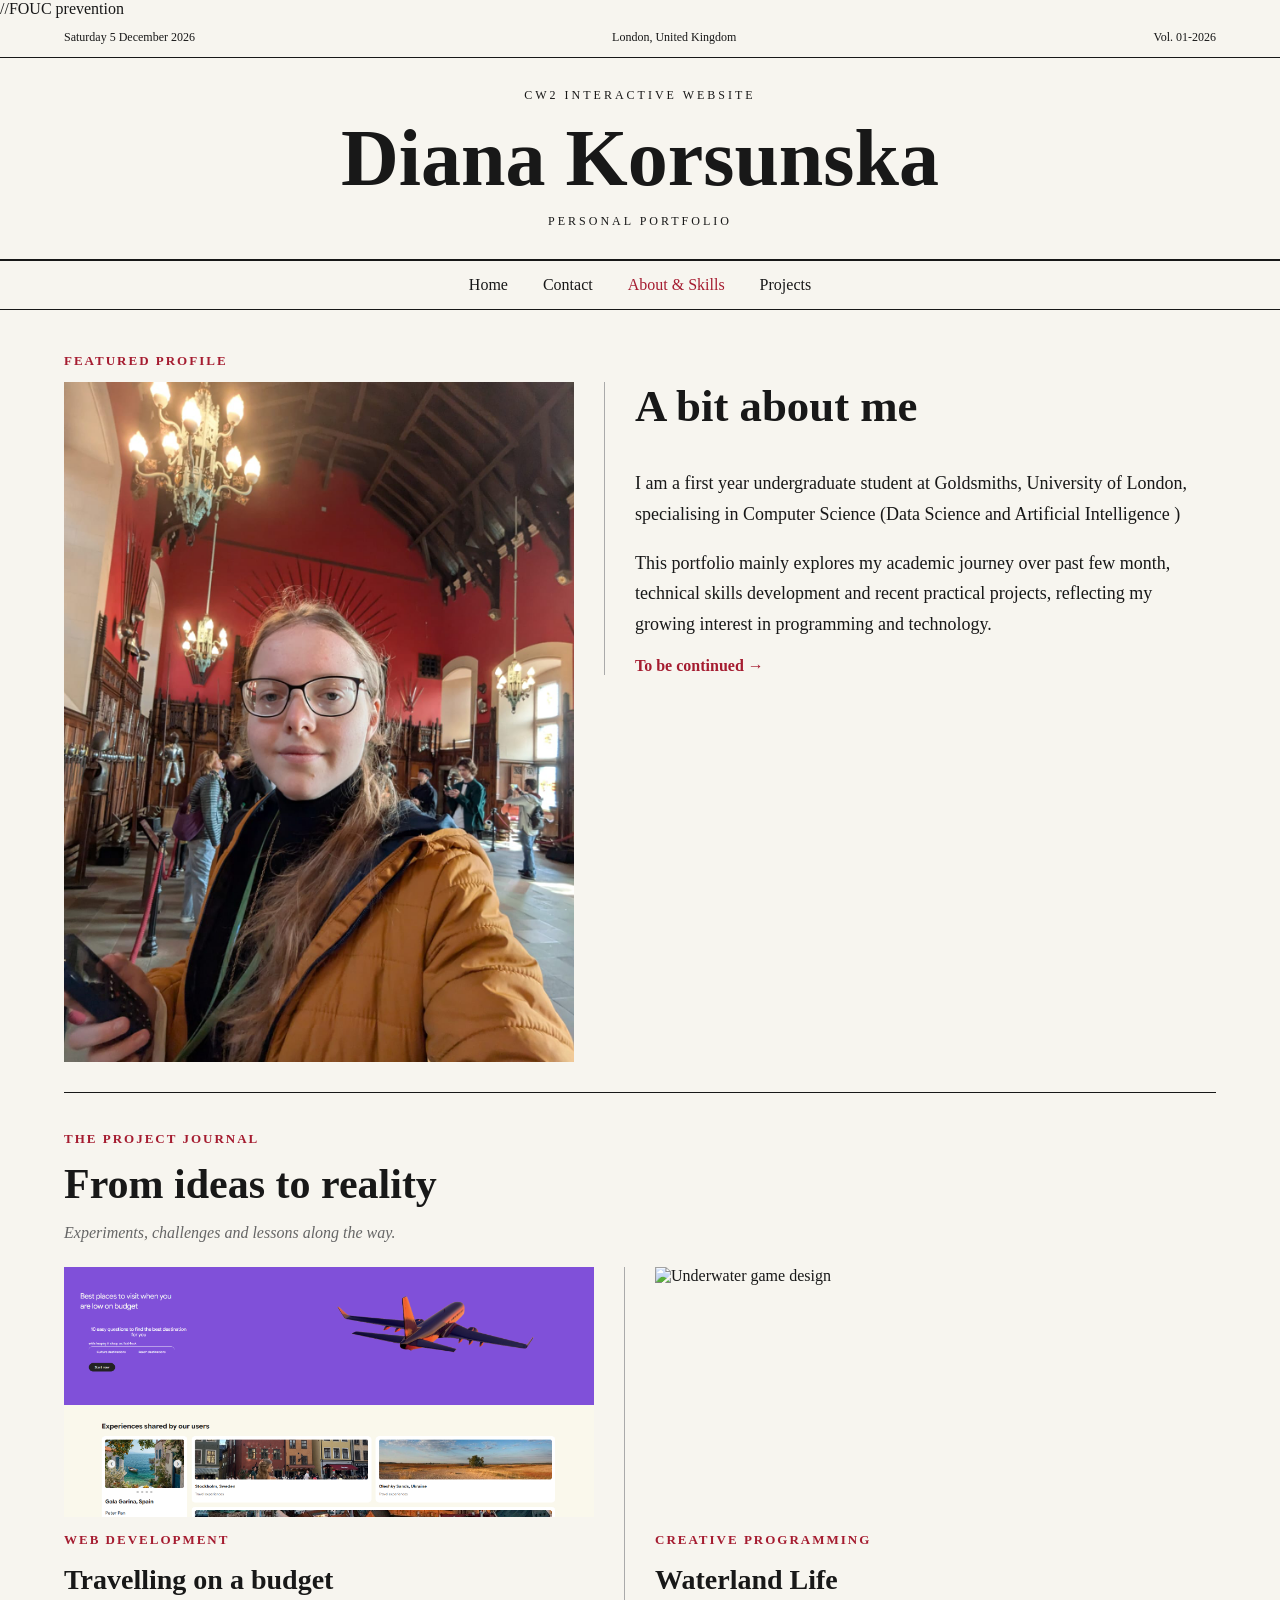
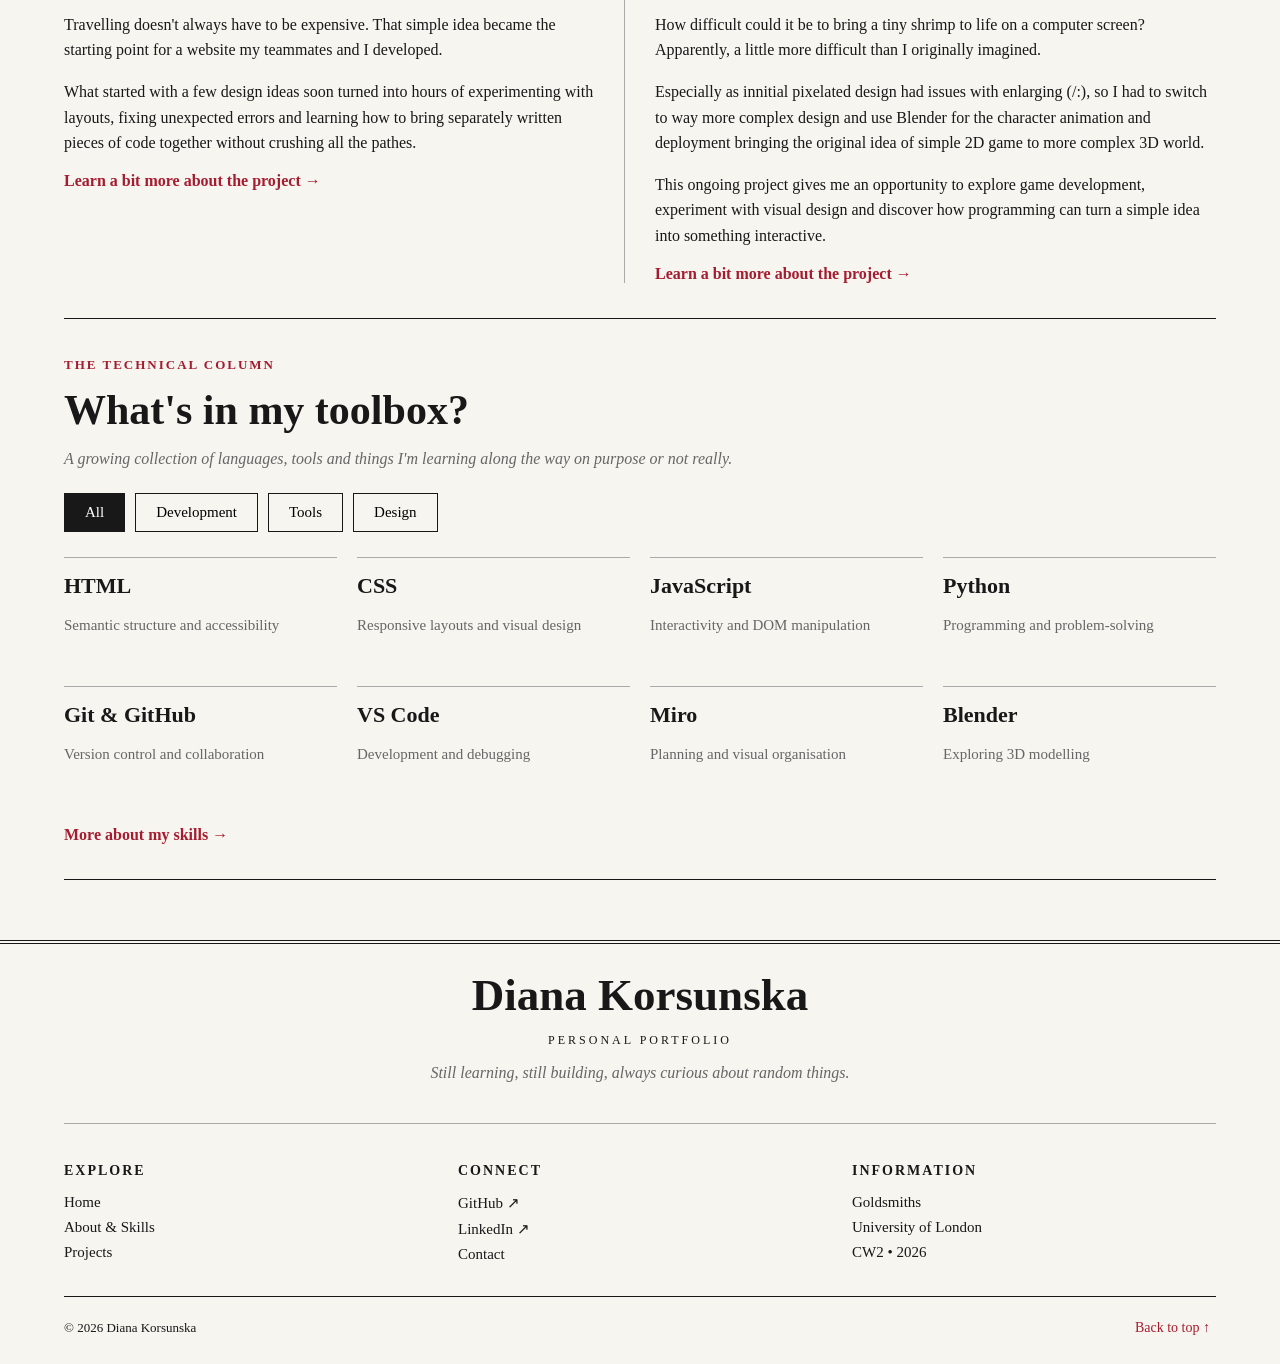
==== commit f925bef9: "Updated portfolio" ====
--- a/index.html
+++ b/index.html
@@ -3,6 +3,13 @@
 <head>
     <meta charset="UTF-8">
     <meta name="viewport" content="width=device-width, initial-scale=1.0">
+
+    //FOUC prevention
+    <meta name="color-scheme" content="light dark">
+<script>
+document.querySelector('meta[name="color-scheme"]').content = localStorage.getItem("color-scheme") ?? "light dark";
+</script>
+
     <title>CW2 Interactive website</title>
 
     <link rel="stylesheet" href="css/style.css">
@@ -265,7 +272,7 @@
                 LinkedIn &#8599;
             </a>
 
-            <a href="projects.html#contact">Contact</a>
+            <a href="contact.html">Contact</a>
         </div>
 
         <div class="footer-column">
--- a/css/style.css
+++ b/css/style.css
@@ -1056,225 +1056,100 @@
 }
 
 
-body.paw-active {
-    cursor: url("../assets/images/paw.svg") 16 16,
-            crosshair;
+
+
+/*Dark mode toggle*/
+:root {
+  color-scheme: light dark;
+
+  &:has(> head > meta[name="color-scheme"][content="dark"]) {
+    color-scheme: dark;
+  }
+  &:has(> head > meta[name="color-scheme"][content="light"]) {
+    color-scheme: light;
+  }
+}
+
+/*cat*/
+.supervisor-section {
+    text-align: center;
+    padding: 40px 0;
+}
+
+.supervisor-section h2 {
+    font-size: clamp(28px, 4vw, 45px);
+    margin: 15px 0;
+}
+
+.supervisor-section p {
+    max-width: 750px;
+    margin: 15px auto;
+    line-height: 1.8;
+}
+
+.supervisor-subtitle {
+    font-style: italic;
+    color: #666666;
 }
 
 .paw-print {
     position: absolute;
+    width: 50px;
+    height: 50px;
+    display: block;
+    visibility: visible;
     pointer-events: none;
     user-select: none;
-    z-index: 100;
+    z-index: 9999;
     opacity: 0.65;
-    animation: pawAppear 0.25s ease-out;
-}
-
-@keyframes pawAppear {
-    from {
-        opacity: 0;
-        scale: 0.4;
-    }
-
-    to {
-        opacity: 0.65;
-        scale: 1;
-    }
-}
-
-@media (prefers-reduced-motion: reduce) {
-    .paw-print {
-        animation: none;
-    }
-
-    .paw-controls button {
-        transition: none;
-    }
-}
-
-
-
-.fishing-section {
-    text-align: center;
-    padding: 45px 15px;
-    border-bottom: 4px double #181818;
-}
-
-.fishing-section h2 {
-    font-size: clamp(28px, 4vw, 45px);
-    margin: 15px 0;
-}
-
-.fishing-subtitle {
-    font-style: italic;
-    color: #666666;
-    margin-bottom: 30px;
-}
-
-.fishing-statistics {
-    display: grid;
-    grid-template-columns: repeat(3, 1fr);
-    border-top: 4px double #181818;
-    border-bottom: 1px solid #181818;
-    padding: 20px 0;
-    margin-bottom: 20px;
-}
-
-.fishing-stat {
-    display: flex;
-    flex-direction: column;
-    gap: 8px;
-}
-
-.fishing-stat:not(:last-child) {
-    border-right: 1px solid #BBBBBB;
-}
-
-.fishing-stat span {
-    font-size: 12px;
-    text-transform: uppercase;
-    letter-spacing: 1px;
-}
-
-.fishing-stat strong {
-    font-size: clamp(24px, 4vw, 40px);
-    font-weight: normal;
-    font-variant-numeric: tabular-nums;
-}
-
-.fishing-pond {
-    position: relative;
-    width: 100%;
-    height: 350px;
-    overflow: hidden;
-    background-color: #E1E9E5;
-    border: 1px solid #81958B;
-    box-sizing: border-box;
-}
-
-#fish-message {
-    position: absolute;
-    top: 50%;
-    left: 50%;
-    transform: translate(-50%, -50%);
-    width: 90%;
-    margin: 0;
-    font-style: italic;
-    color: #405E53;
-    pointer-events: none;
-}
-
-.fishing-controls {
-    margin-top: 20px;
-}
-
-#fish-start {
-    background-color: #181818;
-    color: #F7F5EF;
+    object-fit: contain;
+    border: none;
+}
+.paw-controls {
+    display: flex;
+    justify-content: center;
+    flex-wrap: wrap;
+    gap: 15px;
+    margin: 25px 0;
+}
+
+.paw-controls button {
+    display: flex;
+    align-items: center;
+    justify-content: center;
+    gap: 10px;
+    padding: 12px 20px;
+    background: transparent;
     border: 1px solid #181818;
-    padding: 12px 30px;
+    color: #181818;
     font-family: inherit;
     font-size: 15px;
     cursor: pointer;
-    transition: background-color 0.2s ease;
-}
-
-#fish-start:hover {
-    background-color: #A51C30;
-}
-
-#fish-start:disabled {
-    opacity: 0.5;
-    cursor: not-allowed;
-}
-
-#fish-start:focus-visible {
+    transition: background-color 0.2s;
+}
+
+#paw-toggle img {
+    width: 30px;
+    height: 30px;
+    object-fit: contain;
+}
+
+.paw-controls button:hover {
+    background-color: #EAE7DF;
+}
+
+#paw-toggle[aria-pressed="true"] {
+    border-color: #A51C30;
+    color: #A51C30;
+    background-color: #EAE7DF;
+}
+
+.paw-controls button:focus-visible {
     outline: 2px solid #A51C30;
     outline-offset: 4px;
 }
 
-.fishing-instructions {
-    font-size: 13px;
+#paw-counter {
+    font-size: 14px;
     color: #666666;
-    margin-top: 15px;
-}
-
-@media (max-width: 600px) {
-
-    .fishing-pond {
-        height: 280px;
-    }
-
-    .fishing-stat span {
-        font-size: 10px;
-        letter-spacing: 0.5px;
-    }
-}
-
-
-
-.fish {
-    position: absolute;
-    width: 70px;
-    height: 45px;
-    padding: 0;
-    border: none;
-    background: transparent;
-    cursor: pointer;
-
-    transition: left 1.5s linear,
-                top 1.5s linear;
-}
-
-.fish img {
-    display: block;
-    width: 100%;
-    height: 100%;
-    object-fit: contain;
-    pointer-events: none;
-    user-select: none;
-}
-
-.fish:hover img {
-    filter: brightness(1.15);
-}
-
-.fish:focus-visible {
-    outline: 2px dashed #A51C30;
-    outline-offset: 3px;
-}
-
-@media (prefers-reduced-motion: reduce) {
-    .fish {
-        transition: none;
-    }
-}
-
-
-.fishing-paw {
-    position: absolute;
-    width: 55px;
-    height: 55px;
-    transform: translate(-50%, -50%);
-    pointer-events: none;
-    z-index: 5;
-    animation: fishingStamp 0.6s ease-out forwards;
-}
-
-@keyframes fishingStamp {
-
-    0% {
-        opacity: 0;
-        scale: 0.5;
-    }
-
-    25% {
-        opacity: 0.9;
-        scale: 1;
-    }
-
-    100% {
-        opacity: 0;
-        scale: 1.3;
-    }
-}
+}
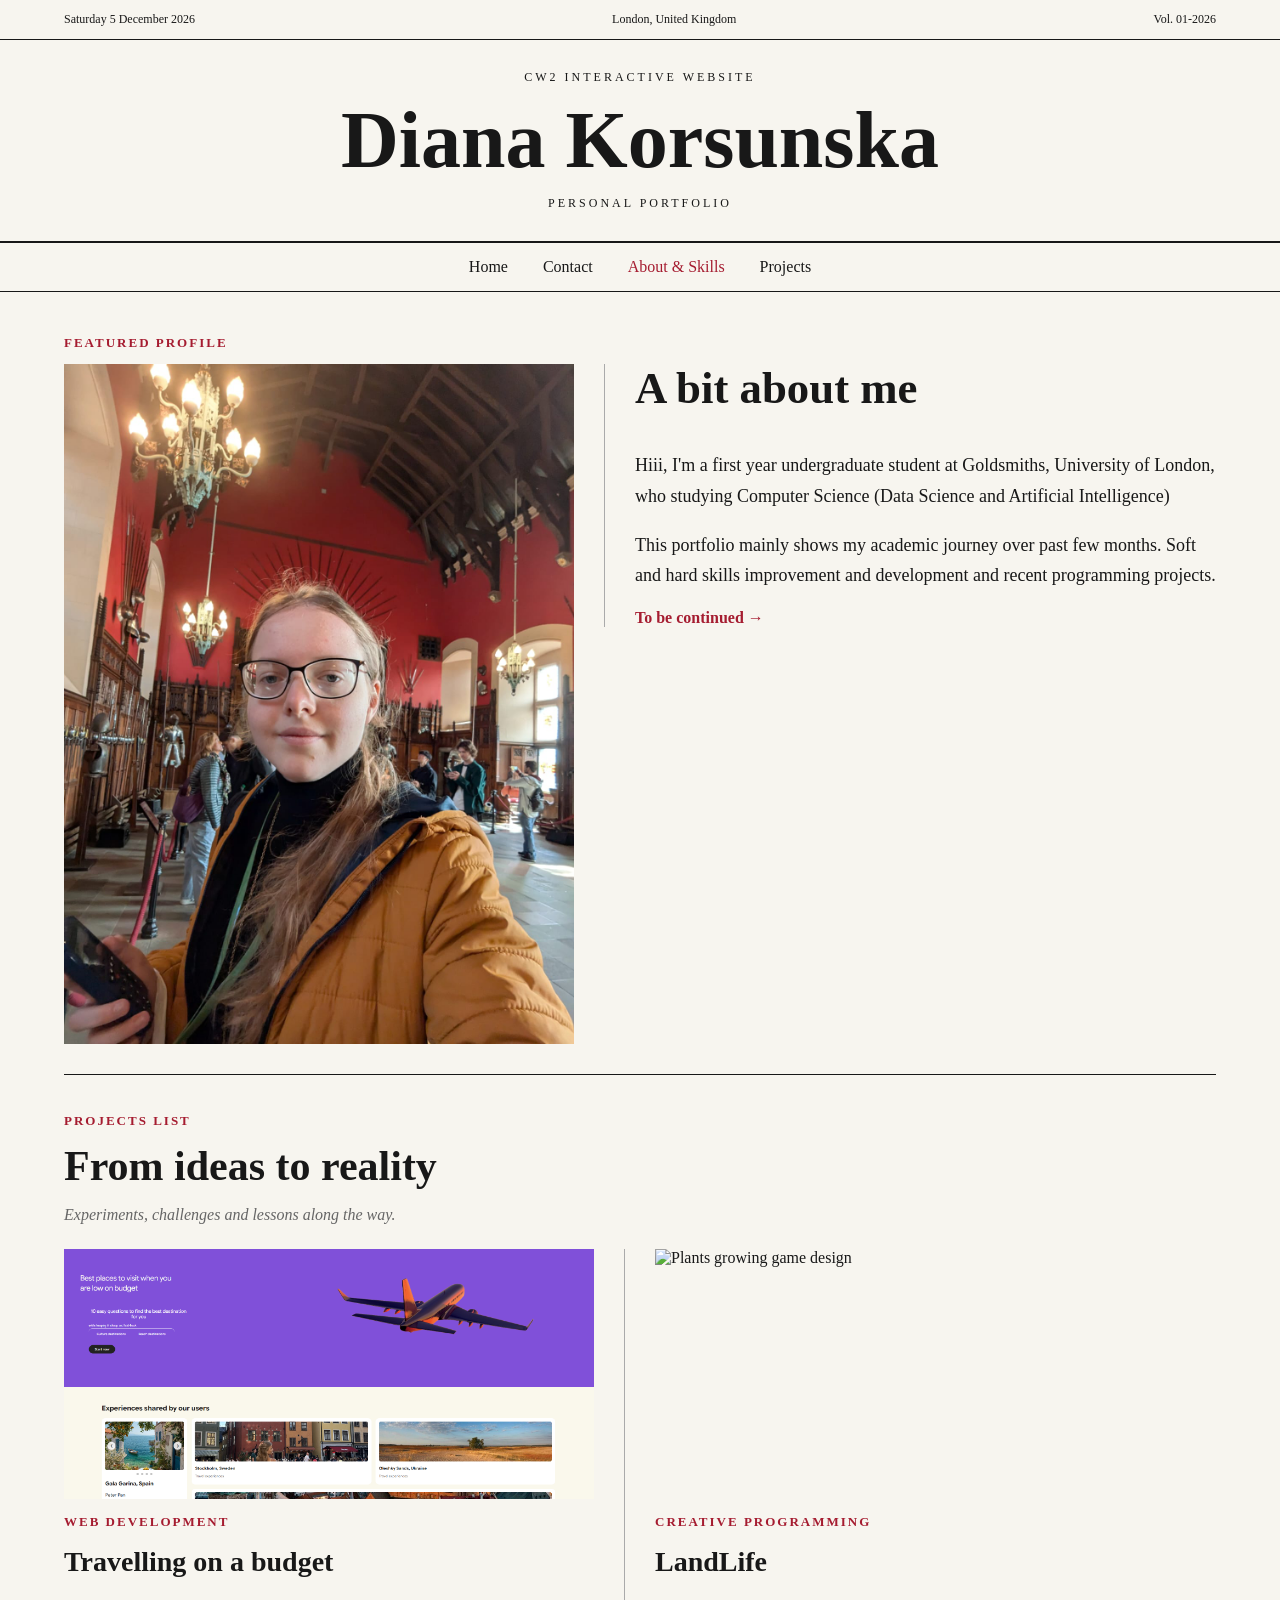
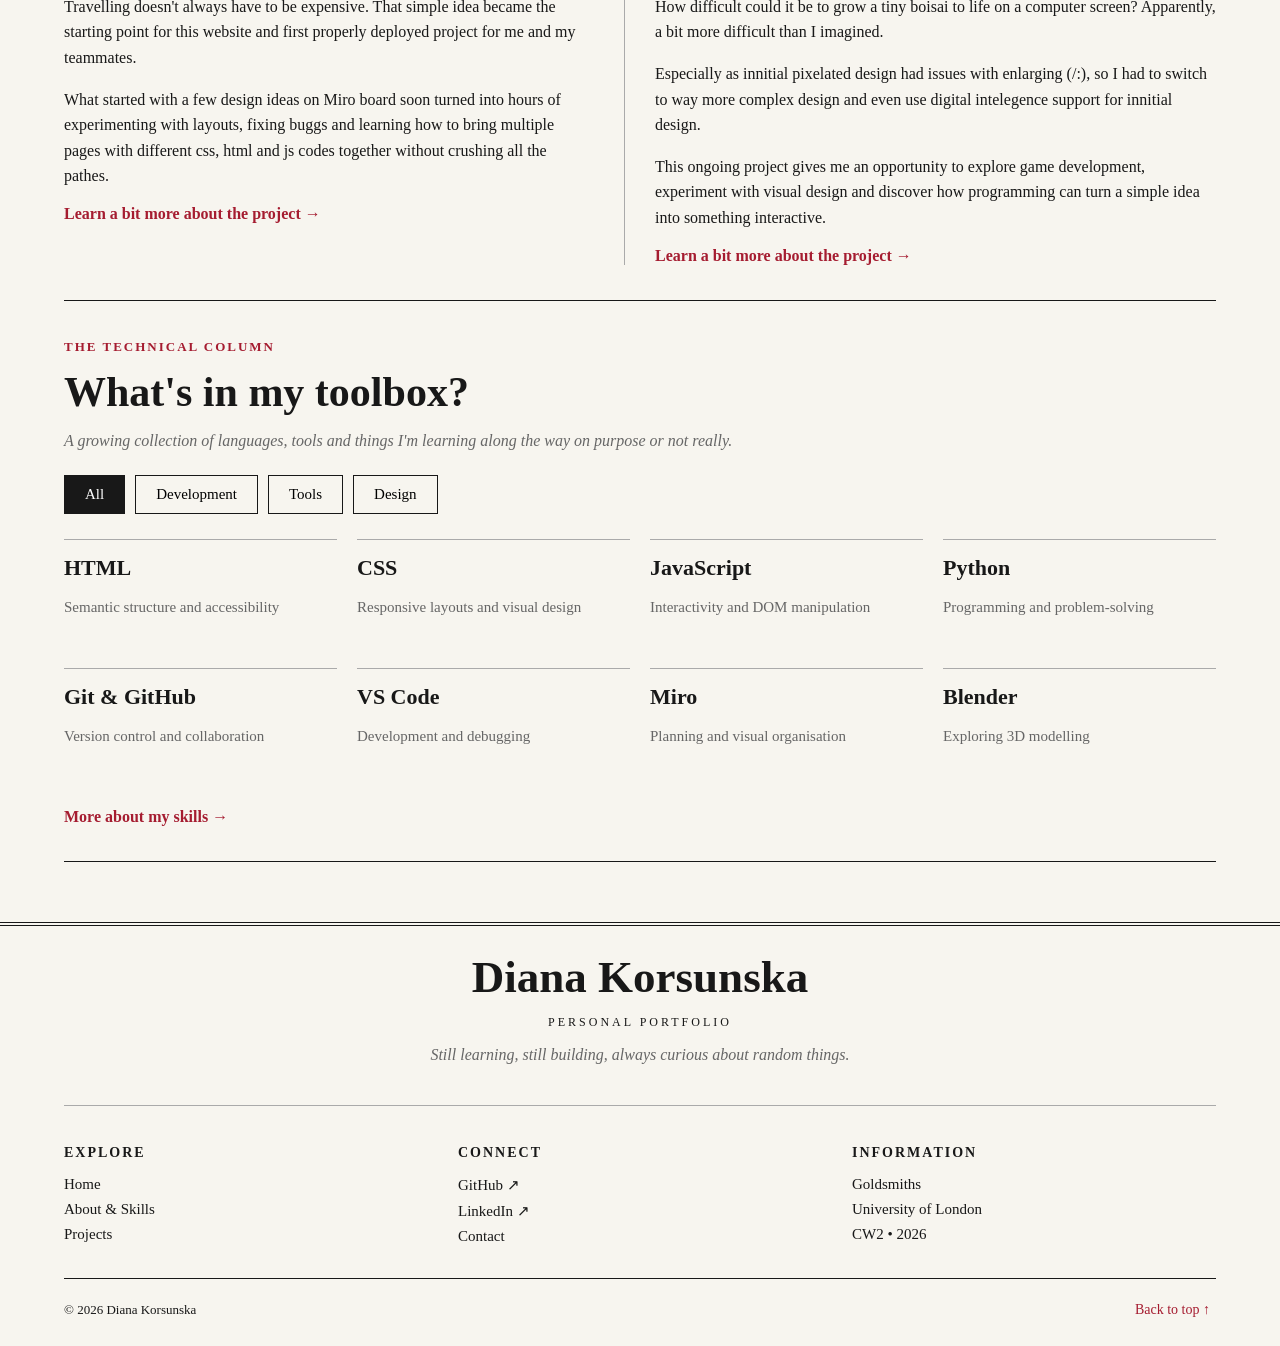
==== commit 563e5860: "updated portfolio" ====
--- a/index.html
+++ b/index.html
@@ -3,12 +3,6 @@
 <head>
     <meta charset="UTF-8">
     <meta name="viewport" content="width=device-width, initial-scale=1.0">
-
-    //FOUC prevention
-    <meta name="color-scheme" content="light dark">
-<script>
-document.querySelector('meta[name="color-scheme"]').content = localStorage.getItem("color-scheme") ?? "light dark";
-</script>
 
     <title>CW2 Interactive website</title>
 
@@ -57,16 +51,14 @@
                 <h2>A bit about me</h2>
 
                 <p>
-                    I am a first year undergraduate student at Goldsmiths,
-                    University of London, specialising in Computer Science (Data Science and Artificial
-                    Intelligence )
+                    Hiii, I'm a first year undergraduate student at Goldsmiths,
+                    University of London, who studying Computer Science (Data Science and Artificial
+                    Intelligence)
                 </p>
 
                 <p>
-                    This portfolio mainly explores my academic journey over past few month,
-                    technical skills development and recent practical projects,
-                    reflecting my growing interest in programming
-                    and technology.
+                    This portfolio mainly shows my academic journey over past few months.
+                    Soft and hard skills improvement and development and recent programming projects. 
                 </p>
 
                 <a href="about.html" class="read-more">
@@ -81,7 +73,7 @@
 
     <section class="featured-projects">
 
-    <p class="section-label">The Project Journal</p>
+    <p class="section-label">Projects list</p>
 
     <h2>From ideas to reality</h2>
 
@@ -102,15 +94,15 @@
 
             <p>
                 Travelling doesn't always have to be expensive.
-                That simple idea became the starting point for
-                a website my teammates and I developed.
-            </p>
-
-            <p>
-                What started with a few design ideas soon turned
+                That simple idea became the starting point for this website and 
+                first properly deployed project for me and my teammates.
+            </p>
+
+            <p>
+                What started with a few design ideas on Miro board soon turned
                 into hours of experimenting with layouts, fixing
-                unexpected errors and learning how to bring
-                separately written pieces of code together without crushing all the pathes.
+                buggs and learning how to bring multiple pages with different css, html and js codes 
+                together without crushing all the pathes.
             </p>
 
             <a href="projects.html#travel" class="read-more">
@@ -121,20 +113,20 @@
 
         <article class="project-card">
 
-            <img src="assets/images/ocean-project.png"
-                 alt="Underwater game design">
+            <img src="assets/images/plants-project.png"
+                 alt="Plants growing game design">
 
             <p class="section-label">Creative Programming</p>
 
-            <h3>Waterland Life</h3>
-
-            <p>
-                How difficult could it be to bring a tiny shrimp
-                to life on a computer screen? Apparently, a little
-                more difficult than I originally imagined. 
+            <h3>LandLife</h3>
+
+            <p>
+                How difficult could it be to grow a tiny boisai
+                to life on a computer screen? Apparently, a bit
+                more difficult than I imagined. 
             
             <p>  Especially as innitial pixelated design had issues with enlarging (/:),
-                 so I had to switch to way more complex design and use Blender for the character animation and deployment bringing the original idea of simple 2D game to more complex 3D world.
+                 so I had to switch to way more complex design and even use digital intelegence support for innitial design.
             </p>
 
             <p>
@@ -145,7 +137,7 @@
             </p>
 
 
-            <a href="projects.html#ocean" class="read-more">
+            <a href="projects.html#plants" class="read-more">
                 Learn a bit more about the project &rarr;
             </a>
 
--- a/css/style.css
+++ b/css/style.css
@@ -742,9 +742,6 @@
         font-size: 16px;
     }
 
-    .projects-introduction {
-        font-size: 15px;
-    }
 
     .project-stat {
         padding: 8px;
@@ -1053,21 +1050,6 @@
     font-style: italic;
     color: #666666;
     margin: 30px 0 0;
-}
-
-
-
-
-/*Dark mode toggle*/
-:root {
-  color-scheme: light dark;
-
-  &:has(> head > meta[name="color-scheme"][content="dark"]) {
-    color-scheme: dark;
-  }
-  &:has(> head > meta[name="color-scheme"][content="light"]) {
-    color-scheme: light;
-  }
 }
 
 /*cat*/
@@ -1152,4 +1134,153 @@
 #paw-counter {
     font-size: 14px;
     color: #666666;
+}
+
+
+/*4*/
+
+
+.contact-heading {
+    text-align: center;
+    padding: 25px 0 30px;
+    border-bottom: 4px double #181818;
+}
+
+.contact-heading h2 {
+    font-size: clamp(35px, 6vw, 65px);
+    margin: 15px 0;
+}
+
+.contact-subtitle {
+    font-size: 18px;
+    font-style: italic;
+    color: #666666;
+}
+
+.contact-section {
+    max-width: 650px;
+    margin: 40px auto;
+}
+
+.contact-introduction {
+    text-align: center;
+    font-size: 17px;
+    line-height: 1.8;
+    margin-bottom: 35px;
+}
+
+#contact-form {
+    max-width: 500px;
+    margin: 0 auto;
+}
+
+.form-field {
+    margin-bottom: 25px;
+}
+
+.form-field label {
+    display: block;
+    font-size: 16px;
+    margin-bottom: 10px;
+}
+
+.form-field input,
+.form-field select {
+    width: 100%;
+    padding: 14px;
+    border: 1px solid #AAAAAA;
+    border-radius: 0;
+    background-color: transparent;
+    color: #181818;
+    font-family: inherit;
+    font-size: 16px;
+}
+
+.form-field select option {
+    background-color: #F7F5EF;
+    color: #181818;
+}
+
+.form-field input:focus,
+.form-field select:focus {
+    outline: 2px solid #A51C30;
+    outline-offset: 2px;
+}
+
+.contact-submit,
+#close-popup {
+    display: block;
+    margin: 30px auto 15px;
+    padding: 14px 25px;
+    border: 1px solid #181818;
+    background-color: #181818;
+    color: #F7F5EF;
+    font-family: inherit;
+    font-size: 15px;
+    cursor: pointer;
+    transition: background-color 0.2s;
+}
+
+.contact-submit:hover,
+#close-popup:hover {
+    background-color: #A51C30;
+}
+
+.contact-submit:focus-visible,
+#close-popup:focus-visible {
+    outline: 2px solid #A51C30;
+    outline-offset: 4px;
+}
+
+.contact-note {
+    text-align: center;
+    font-size: 12px;
+    color: #666666;
+    line-height: 1.6;
+}
+
+
+/* CONFIRMATION POP-UP */
+
+#contact-popup {
+    width: 90%;
+    max-width: 450px;
+    padding: 35px;
+    border: 4px double #181818;
+    background-color: #F7F5EF;
+    color: #181818;
+    text-align: center;
+}
+
+#contact-popup::backdrop {
+    background-color: rgba(0, 0, 0, 0.5);
+}
+
+#contact-popup h2 {
+    font-size: 30px;
+    margin: 15px 0;
+}
+
+#contact-popup p {
+    line-height: 1.7;
+}
+
+.letter-symbol {
+    font-size: 50px;
+    color: #A51C30;
+}
+
+@media (max-width: 600px) {
+
+    #contact-popup {
+        padding: 25px;
+    }
+
+    .contact-introduction {
+        font-size: 15px;
+    }
+
+    .contact-subtitle {
+        font-size: 16px;
+    }
 }
